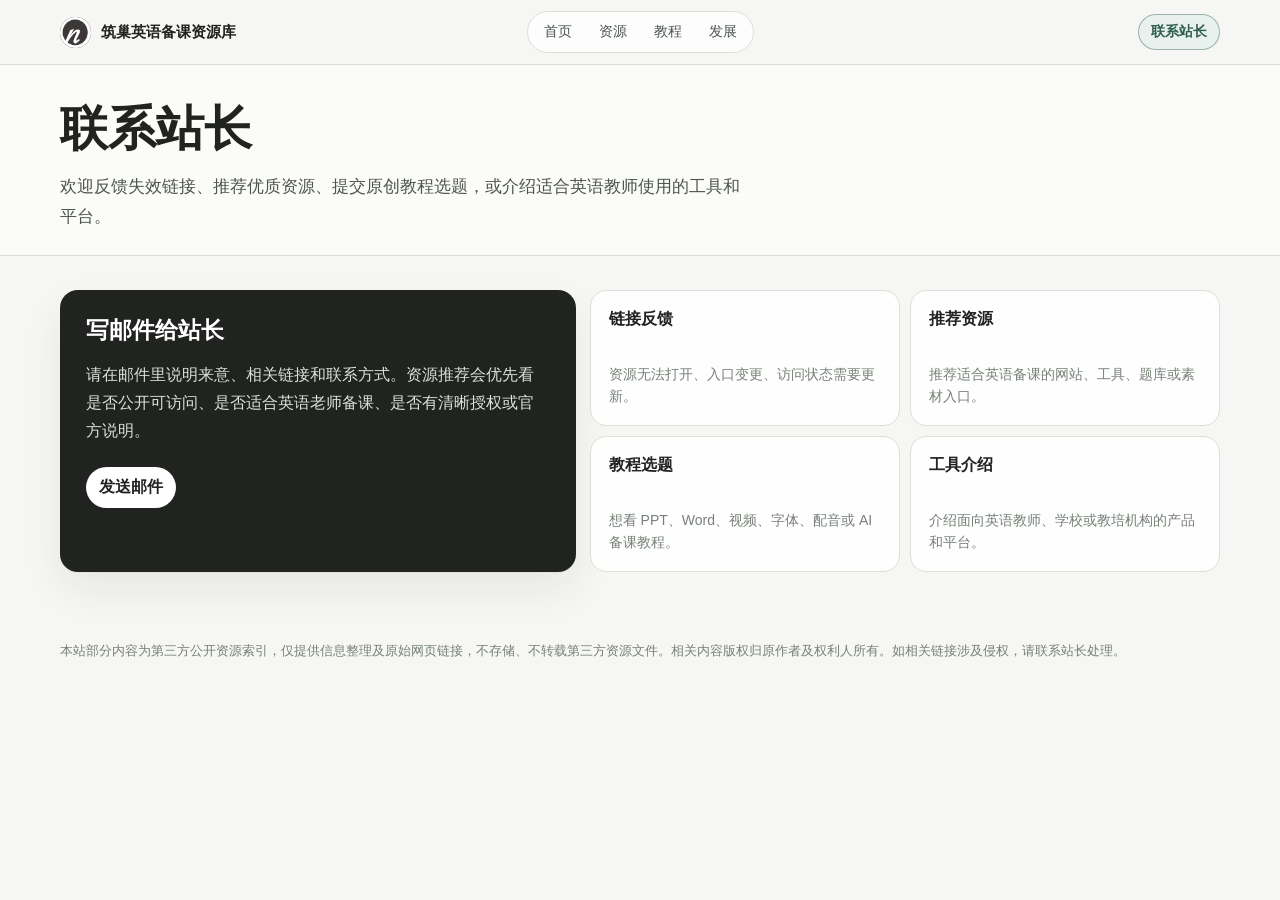
==== business.html @ 776bc6d5 "Initial commit: 筑巢英语备课资源库 (Nest English Teacher Resources)" ====
<!doctype html>
<html lang="zh-CN">
<head><meta charset="utf-8"><meta name="viewport" content="width=device-width, initial-scale=1"><title>联系站长 - 筑巢英语</title><link rel="canonical" href="https://teacher.nestenglish.com/business.html"><meta property="og:url" content="https://teacher.nestenglish.com/business.html"><link rel="stylesheet" href="app.css?v=24"></head>
<body>
  <header class="topbar"><div class="wrap topbar-inner"><a class="brand" href="index.html"><span class="brand-mark"><img src="assets/nest-logo.png" alt=""></span><span>筑巢英语备课资源库</span></a><nav class="nav"><a href="index.html">首页</a><a href="resources.html">资源</a><a href="tutorials.html">教程</a><a href="development.html">发展</a></nav><a class="partner active" href="business.html">联系站长</a></div></header>
  <main><section class="page-hero"><div class="wrap"><h1>联系站长</h1><p class="lead">欢迎反馈失效链接、推荐优质资源、提交原创教程选题，或介绍适合英语教师使用的工具和平台。</p></div></section><section class="section"><div class="wrap contact-layout"><div class="business"><h2>写邮件给站长</h2><p>请在邮件里说明来意、相关链接和联系方式。资源推荐会优先看是否公开可访问、是否适合英语老师备课、是否有清晰授权或官方说明。</p><a href="mailto:yourname@example.com">发送邮件</a></div><div class="contact-grid"><a class="contact-card" href="mailto:yourname@example.com?subject=资源链接反馈"><b>链接反馈</b><p>资源无法打开、入口变更、访问状态需要更新。</p></a><a class="contact-card" href="mailto:yourname@example.com?subject=推荐备课资源"><b>推荐资源</b><p>推荐适合英语备课的网站、工具、题库或素材入口。</p></a><a class="contact-card" href="mailto:yourname@example.com?subject=教程选题投稿"><b>教程选题</b><p>想看 PPT、Word、视频、字体、配音或 AI 备课教程。</p></a><a class="contact-card" href="mailto:yourname@example.com?subject=工具平台介绍"><b>工具介绍</b><p>介绍面向英语教师、学校或教培机构的产品和平台。</p></a></div></div></section></main>
  <footer><div class="wrap"><div>本站部分内容为第三方公开资源索引，仅提供信息整理及原始网页链接，不存储、不转载第三方资源文件。相关内容版权归原作者及权利人所有。如相关链接涉及侵权，请联系站长处理。</div></div></footer>
</body>
</html>
---- app.css ----
:root {
  --bg: #f6f7f4;
  --paper: #ffffff;
  --paper-soft: #fbfbf8;
  --ink: #20231f;
  --text: #4d554f;
  --muted: #778077;
  --line: #dddfd6;
  --line-strong: #c8ccc0;
  --accent: #2f5d50;
  --accent-soft: #e8f1ed;
  --amber: #8a5a17;
  --amber-soft: #f8efd9;
  --shadow: 0 1px 0 rgba(32, 35, 31, .04), 0 18px 42px rgba(32, 35, 31, .07);
}

* { box-sizing: border-box; }
html { scroll-behavior: smooth; }
body {
  margin: 0;
  color: var(--ink);
  background: var(--bg);
  font-family: -apple-system, BlinkMacSystemFont, "Segoe UI", "Microsoft YaHei", sans-serif;
  text-rendering: optimizeLegibility;
}

body.detail-open {
  overflow: hidden;
}

::selection { background: #cfe3dc; color: var(--ink); }
::-webkit-scrollbar { width: 10px; height: 10px; }
::-webkit-scrollbar-thumb { background: #c7cbbf; border-radius: 999px; border: 2px solid var(--bg); }
::-webkit-scrollbar-track { background: transparent; }

a { color: inherit; text-decoration: none; }
button, input { font: inherit; }
button:focus-visible, a:focus-visible, input:focus-visible {
  outline: 2px solid rgba(47, 93, 80, .45);
  outline-offset: 2px;
}

.wrap {
  width: min(1160px, calc(100% - 40px));
  margin: 0 auto;
}

.topbar {
  position: sticky;
  top: 0;
  z-index: 20;
  border-bottom: 1px solid var(--line);
  background: rgba(246, 247, 244, .92);
  backdrop-filter: blur(14px);
}

.topbar-inner {
  min-height: 64px;
  display: grid;
  grid-template-columns: minmax(210px, 1fr) auto minmax(110px, 1fr);
  align-items: center;
  gap: 18px;
}

.brand {
  display: inline-flex;
  align-items: center;
  gap: 10px;
  width: fit-content;
  font-size: 15px;
  font-weight: 850;
  white-space: nowrap;
}

.brand-mark {
  width: 31px;
  height: 31px;
  display: grid;
  place-items: center;
  overflow: hidden;
  border-radius: 999px;
  background: var(--ink);
}

.brand-mark img {
  width: 100%;
  height: 100%;
  object-fit: cover;
  display: block;
}

.nav {
  display: inline-flex;
  justify-content: center;
  gap: 3px;
  padding: 4px;
  border: 1px solid var(--line);
  border-radius: 999px;
  background: rgba(255, 255, 255, .68);
  color: var(--text);
  font-size: 14px;
}

.nav a {
  min-width: 52px;
  padding: 7px 12px;
  border-radius: 999px;
  text-align: center;
  transition: background .16s ease, color .16s ease;
}

.nav a:hover,
.nav a.active {
  background: var(--ink);
  color: #fff;
}

.partner {
  justify-self: end;
  display: inline-flex;
  align-items: center;
  min-height: 36px;
  padding: 0 12px;
  border: 1px solid var(--line-strong);
  border-radius: 999px;
  background: rgba(255, 255, 255, .76);
  color: var(--ink);
  font-size: 14px;
  font-weight: 800;
  white-space: nowrap;
}

.partner:hover,
.partner.active {
  border-color: rgba(47, 93, 80, .42);
  background: var(--accent-soft);
  color: var(--accent);
}

.hero { padding: 66px 0 34px; }
.index-hero .wrap {
  display: grid;
  grid-template-columns: minmax(0, 740px) minmax(250px, 1fr);
  gap: 36px;
  align-items: end;
}

.index-hero .wrap::after {
  content: "使用规则\A 只做入口整理，不托管第三方资源\A 标注访问状态，优先国内常用\A 原创教程单独沉淀";
  white-space: pre-line;
  align-self: center;
  display: flex;
  align-items: center;
  min-height: 0;
  padding: 18px;
  border: 1px solid var(--line);
  border-radius: 16px;
  background: rgba(255, 255, 255, .76);
  box-shadow: 0 1px 0 rgba(32, 35, 31, .04), 0 12px 28px rgba(32, 35, 31, .05);
  color: var(--text);
  font-size: 13px;
  line-height: 1.85;
  font-weight: 750;
}

.page-hero {
  padding: 38px 0 24px;
  border-bottom: 1px solid var(--line);
  background: rgba(255, 255, 255, .58);
}

h1 {
  max-width: 760px;
  margin: 0;
  font-size: clamp(38px, 5.2vw, 62px);
  line-height: 1.08;
  letter-spacing: 0;
}

.page-hero h1 { font-size: clamp(32px, 4.5vw, 48px); }
.lead {
  max-width: 690px;
  margin: 17px 0 0;
  color: var(--text);
  font-size: 17px;
  line-height: 1.75;
}

.search {
  max-width: 720px;
  min-height: 58px;
  margin: 28px 0 0;
  display: grid;
  grid-template-columns: 1fr auto;
  gap: 8px;
  padding: 6px;
  border: 1px solid var(--line-strong);
  border-radius: 15px;
  background: rgba(255, 255, 255, .86);
  box-shadow: var(--shadow);
}

.search input {
  min-width: 0;
  border: 0;
  outline: 0;
  padding: 0 13px;
  background: transparent;
  color: var(--ink);
}

.button,
.search button {
  min-height: 44px;
  display: inline-flex;
  align-items: center;
  justify-content: center;
  padding: 0 18px;
  border: 0;
  border-radius: 11px;
  background: var(--accent);
  color: #fff;
  font-weight: 850;
  cursor: pointer;
  transition: transform .16s ease, background .16s ease;
}

.button:hover,
.search button:hover {
  background: #254b41;
  transform: translateY(-1px);
}

.quick {
  display: flex;
  flex-wrap: wrap;
  gap: 8px;
  margin-top: 15px;
}

.quick a,
.chip {
  padding: 7px 10px;
  border: 1px solid var(--line);
  border-radius: 999px;
  background: rgba(255, 255, 255, .72);
  color: var(--text);
  font-size: 13px;
  font-weight: 700;
}

.quick a:hover,
.chip:hover {
  border-color: rgba(47, 93, 80, .32);
  color: var(--accent);
}

.section { padding: 34px 0; }
.section-head {
  display: flex;
  align-items: end;
  justify-content: space-between;
  gap: 18px;
  margin-bottom: 14px;
}

h2 {
  margin: 0;
  font-size: 23px;
  line-height: 1.25;
  letter-spacing: 0;
}

.section-desc {
  margin: 7px 0 0;
  color: var(--muted);
  line-height: 1.65;
}

.more {
  color: var(--accent);
  font-size: 14px;
  font-weight: 800;
  white-space: nowrap;
}

.category-grid {
  display: grid;
  grid-template-columns: 1.25fr 1fr 1fr;
  gap: 0;
  border: 1px solid var(--line);
  border-radius: 18px;
  overflow: hidden;
  background: var(--paper);
  box-shadow: var(--shadow);
}

.category {
  min-height: 132px;
  padding: 18px;
  border-right: 1px solid var(--line);
  border-bottom: 1px solid var(--line);
  background: var(--paper);
  transition: background .16s ease;
}

.category:nth-child(3n) { border-right: 0; }
.category:nth-last-child(-n+2) { border-bottom: 0; }
.category:first-child {
  grid-row: span 2;
  min-height: 265px;
  background: var(--accent-soft);
}

.category:hover { background: var(--paper-soft); }
.category-top {
  display: flex;
  align-items: baseline;
  justify-content: space-between;
  gap: 12px;
  margin-bottom: 10px;
}

.category b {
  font-size: 16px;
  line-height: 1.35;
}

.count {
  color: var(--muted);
  font-size: 12px;
  font-weight: 850;
}

.category p {
  margin: 0;
  color: var(--text);
  font-size: 14px;
  line-height: 1.62;
}

.path-grid {
  display: grid;
  grid-template-columns: 1.25fr 1fr 1fr;
  grid-auto-rows: minmax(132px, auto);
  gap: 0;
  border: 1px solid var(--line);
  border-radius: 18px;
  overflow: hidden;
  background: var(--paper);
  box-shadow: var(--shadow);
}

.path-card {
  min-height: 132px;
  display: flex;
  flex-direction: column;
  justify-content: space-between;
  padding: 18px;
  border-right: 1px solid var(--line);
  border-bottom: 1px solid var(--line);
  background: var(--paper);
  transition: background .16s ease;
}

.path-card:first-child {
  grid-row: span 2;
  min-height: 265px;
  background: var(--accent-soft);
}

.path-card:nth-child(3) {
  border-right: 0;
}

.path-card:nth-child(4) {
  border-bottom: 0;
}

.path-card:hover {
  background: var(--paper-soft);
}

.path-card b {
  font-size: 18px;
  line-height: 1.3;
}

.path-card p {
  margin: 18px 0 0;
  color: var(--text);
  font-size: 14px;
  line-height: 1.65;
}

.directory,
.tutorial-directory {
  display: grid;
  grid-template-columns: 236px minmax(0, 1fr);
  gap: 18px;
  align-items: start;
}

.filters {
  position: sticky;
  top: 82px;
  padding: 12px;
  border: 1px solid var(--line);
  border-radius: 16px;
  background: rgba(255, 255, 255, .82);
  box-shadow: 0 1px 0 rgba(32, 35, 31, .04);
}

.filter-title {
  margin: 1px 8px 10px;
  color: var(--muted);
  font-size: 12px;
  font-weight: 900;
}

.filter-title::after {
  content: "";
  display: block;
  width: 28px;
  height: 2px;
  margin-top: 8px;
  border-radius: 999px;
  background: var(--accent);
}

.filter-list {
  display: grid;
  gap: 3px;
}

.filter {
  display: flex;
  align-items: center;
  justify-content: space-between;
  gap: 10px;
  width: 100%;
  padding: 9px 10px;
  border: 0;
  border-radius: 10px;
  background: transparent;
  color: var(--text);
  font-size: 14px;
  text-align: left;
  cursor: pointer;
  transition: background .16s ease, color .16s ease, transform .16s ease;
}

.filter span:last-child {
  color: var(--muted);
  font-size: 12px;
  font-weight: 850;
}

.filter.active,
.filter:hover {
  background: var(--accent-soft);
  color: var(--accent);
}

.filter.active {
  font-weight: 900;
}

.resource-toolbar {
  display: grid;
  grid-template-columns: minmax(0, 1fr) 148px;
  gap: 10px;
  margin-bottom: 10px;
}

.resource-toolbar input {
  width: 100%;
  min-height: 46px;
  padding: 0 14px;
  border: 1px solid var(--line);
  border-radius: 13px;
  background: rgba(255, 255, 255, .84);
  color: var(--ink);
}

.resource-toolbar select {
  width: 100%;
  min-height: 46px;
  padding: 0 12px;
  border: 1px solid var(--line);
  border-radius: 13px;
  background: rgba(255, 255, 255, .84);
  color: var(--ink);
  cursor: pointer;
}

.resource-toolbar input:focus,
.resource-toolbar select:focus {
  border-color: rgba(47, 93, 80, .42);
  outline: 0;
}

.quick-filter-bar {
  display: flex;
  flex-wrap: wrap;
  gap: 7px;
  margin: 0 0 10px;
}

.quick-filter-label {
  margin: 0 0 7px;
  color: var(--muted);
  font-size: 12px;
  font-weight: 900;
}

.quick-filter {
  min-height: 36px;
  padding: 0 11px;
  border: 1px solid var(--line);
  border-radius: 999px;
  background: rgba(255, 255, 255, .72);
  color: var(--text);
  font-size: 13px;
  font-weight: 750;
  cursor: pointer;
}

.quick-filter:hover,
.quick-filter.active {
  border-color: rgba(47, 93, 80, .34);
  background: var(--accent-soft);
  color: var(--accent);
}

.result-summary {
  margin: 0 0 10px;
  color: var(--muted);
  font-size: 13px;
  line-height: 1.6;
}

.empty {
  padding: 18px;
  border: 1px dashed var(--line-strong);
  border-radius: 14px;
  background: rgba(255, 255, 255, .78);
  color: var(--muted);
}

.resource-list,
.article-list {
  display: grid;
  gap: 9px;
}

.resource {
  display: grid;
  grid-template-columns: 46px minmax(0, 1fr) auto;
  gap: 13px;
  align-items: center;
  padding: 14px;
  border: 1px solid var(--line);
  border-radius: 16px;
  background: rgba(255, 255, 255, .9);
  transition: border-color .16s ease, transform .16s ease, box-shadow .16s ease;
}

.resource:hover {
  border-color: rgba(47, 93, 80, .28);
  box-shadow: 0 10px 28px rgba(32, 35, 31, .07);
  transform: translateY(-1px);
}

.result-card {
  grid-template-columns: 58px minmax(0, 1fr) auto;
  align-items: start;
  padding: 16px;
}

.rank {
  width: 44px;
  height: 44px;
  display: grid;
  place-items: center;
  border: 1px solid var(--line);
  border-radius: 13px;
  background: var(--paper-soft);
  color: var(--muted);
  font-size: 13px;
  font-weight: 900;
  font-variant-numeric: tabular-nums;
}

.result-body {
  min-width: 0;
}

.avatar {
  width: 46px;
  height: 46px;
  display: grid;
  place-items: center;
  border: 1px solid var(--line);
  border-radius: 13px;
  background: var(--paper-soft);
  color: var(--ink);
  font-size: 13px;
  font-weight: 900;
}

.avatar.blue,
.avatar.green {
  background: var(--accent-soft);
  color: var(--accent);
}

.avatar.amber {
  background: var(--amber-soft);
  color: var(--amber);
}

.resource-title {
  display: flex;
  flex-wrap: wrap;
  align-items: center;
  gap: 6px;
  margin-bottom: 5px;
  font-size: 16px;
  font-weight: 900;
}

.resource-title a {
  color: var(--ink);
}

.resource-title a:hover {
  color: var(--accent);
  text-decoration: underline;
  text-underline-offset: 3px;
}

.rating-row {
  display: flex;
  flex-wrap: wrap;
  align-items: center;
  gap: 7px;
  margin: 0 0 8px;
  color: var(--muted);
  font-size: 13px;
  font-weight: 750;
}

.rating-label {
  padding: 2px 6px;
  border-radius: 999px;
  background: var(--accent-soft);
  color: var(--accent);
  font-size: 12px;
  font-weight: 850;
}

.rating-row strong {
  color: var(--ink);
  font-variant-numeric: tabular-nums;
}

.stars {
  color: var(--amber);
  letter-spacing: 1px;
}

.tag {
  padding: 3px 7px;
  border: 1px solid transparent;
  border-radius: 999px;
  background: #eef0ea;
  color: var(--muted);
  font-size: 12px;
  font-weight: 800;
}

.tag.good {
  background: var(--accent-soft);
  color: var(--accent);
}

.tag.warn {
  background: var(--amber-soft);
  color: var(--amber);
}

.resource p {
  margin: 0;
  color: var(--muted);
  font-size: 14px;
  line-height: 1.58;
}

.editor-note {
  margin-top: 10px;
  display: grid;
  grid-template-columns: auto minmax(0, 1fr);
  gap: 8px;
  align-items: start;
  color: var(--text);
  font-size: 13px;
  line-height: 1.58;
}

.editor-note b {
  color: var(--accent);
  font-weight: 900;
  white-space: nowrap;
}

.editor-note span {
  color: var(--text);
}

.visit {
  min-height: 36px;
  display: inline-flex;
  align-items: center;
  padding: 0 12px;
  border: 1px solid var(--line-strong);
  border-radius: 999px;
  background: #fff;
  color: var(--accent);
  font-size: 14px;
  font-weight: 850;
  white-space: nowrap;
}

.visit:hover {
  border-color: rgba(47, 93, 80, .42);
  background: var(--accent-soft);
}

.detail-panel[hidden] {
  display: none;
}

.detail-panel {
  position: fixed;
  inset: 0;
  z-index: 40;
  display: grid;
  grid-template-columns: minmax(0, 1fr) minmax(720px, min(76vw, 980px));
}

.detail-backdrop {
  background: rgba(32, 35, 31, .28);
}

.detail-sheet {
  min-width: 0;
  height: 100dvh;
  overflow: auto;
  padding: 28px clamp(24px, 4vw, 48px) 40px;
  border-left: 1px solid var(--line);
  background: var(--bg);
  box-shadow: -18px 0 42px rgba(32, 35, 31, .12);
}

.detail-close {
  min-height: 36px;
  margin-bottom: 18px;
  padding: 0 12px;
  border: 1px solid var(--line);
  border-radius: 999px;
  background: #fff;
  color: var(--text);
  font-weight: 800;
  cursor: pointer;
}

.detail-head {
  display: grid;
  grid-template-columns: 54px minmax(0, 1fr);
  gap: 14px;
  align-items: start;
  max-width: 760px;
}

.detail-rank {
  width: 54px;
  height: 54px;
  color: var(--accent);
  background: var(--accent-soft);
}

.detail-head h2 {
  margin: 0;
  font-size: clamp(28px, 4vw, 46px);
  line-height: 1.08;
}

.detail-desc {
  margin: 16px 0 0;
  max-width: 760px;
  color: var(--text);
  font-size: 17px;
  line-height: 1.75;
}

.detail-tags {
  display: flex;
  flex-wrap: wrap;
  gap: 6px;
  margin-top: 14px;
}

.detail-section {
  margin-top: 16px;
  padding: 16px;
  border: 1px solid var(--line);
  border-radius: 14px;
  background: rgba(255, 255, 255, .88);
}

.detail-section b {
  display: block;
  margin-bottom: 8px;
  font-size: 15px;
}

.detail-section p,
.detail-section ol,
.detail-section ul {
  margin: 0;
  color: var(--text);
  font-size: 14px;
  line-height: 1.7;
}

.detail-section ol,
.detail-section ul {
  padding-left: 20px;
}

.muted-section {
  background: var(--paper-soft);
}

.detail-visit {
  width: 100%;
  margin-top: 16px;
}

.detail-hero-grid {
  display: grid;
  grid-template-columns: minmax(0, 1.05fr) minmax(260px, .95fr);
  gap: 18px;
  align-items: stretch;
  margin: 22px 0 18px;
}

.detail-hero-compact {
  grid-template-columns: minmax(0, 1fr);
  max-width: 760px;
}

.detail-visual {
  min-height: 220px;
  position: relative;
  overflow: hidden;
  padding: 18px;
  border: 1px solid var(--line);
  border-radius: 16px;
  background:
    linear-gradient(135deg, rgba(232, 241, 237, .95), rgba(255, 255, 255, .72)),
    var(--paper);
}

.visual-kicker {
  color: var(--accent);
  font-size: 12px;
  font-weight: 900;
}

.visual-title {
  margin-top: 8px;
  max-width: 310px;
  font-size: 24px;
  line-height: 1.15;
  font-weight: 950;
}

.visual-flow {
  position: absolute;
  left: 18px;
  right: 18px;
  bottom: 18px;
  display: grid;
  grid-template-columns: repeat(3, minmax(0, 1fr));
  gap: 8px;
}

.visual-node {
  min-height: 68px;
  display: grid;
  align-content: center;
  gap: 4px;
  padding: 10px;
  border: 1px solid rgba(47, 93, 80, .16);
  border-radius: 13px;
  background: rgba(255, 255, 255, .78);
}

.visual-node span {
  color: var(--muted);
  font-size: 11px;
  font-weight: 850;
}

.visual-node b {
  font-size: 13px;
  line-height: 1.25;
}

.detail-meta-card {
  display: grid;
  gap: 12px;
  padding: 18px;
  border: 1px solid var(--line);
  border-radius: 16px;
  background: rgba(255, 255, 255, .9);
}

.detail-meta-card div {
  display: grid;
  gap: 4px;
}

.detail-meta-card span {
  color: var(--muted);
  font-size: 12px;
  font-weight: 850;
}

.detail-meta-card b {
  color: var(--ink);
  font-size: 15px;
  line-height: 1.35;
}

.detail-content-grid {
  display: grid;
  grid-template-columns: minmax(0, 1fr) minmax(240px, 320px);
  gap: 16px;
  align-items: start;
}

.detail-stack {
  display: grid;
  gap: 0;
}

.detail-checklist {
  display: grid;
  gap: 8px;
  margin: 0;
  padding: 0;
  list-style: none;
}

.detail-checklist li {
  display: grid;
  grid-template-columns: 24px minmax(0, 1fr);
  gap: 9px;
  color: var(--text);
  font-size: 14px;
  line-height: 1.6;
}

.detail-checklist li::before {
  content: "";
  width: 18px;
  height: 18px;
  margin-top: 2px;
  border-radius: 999px;
  background: var(--accent-soft);
  box-shadow: inset 0 0 0 5px #fff;
  border: 1px solid rgba(47, 93, 80, .28);
}

.detail-note-strip {
  margin-top: 18px;
  padding: 12px 14px;
  border: 1px solid rgba(138, 90, 23, .18);
  border-radius: 14px;
  background: var(--amber-soft);
  color: #6b4512;
  font-size: 13px;
  line-height: 1.65;
}

.tutorial-main { display: grid; gap: 10px; }
.feature-tutorial {
  min-height: 280px;
  display: flex;
  flex-direction: column;
  justify-content: end;
  padding: 22px;
  border: 1px solid var(--line);
  border-radius: 16px;
  background: rgba(255, 255, 255, .9);
  box-shadow: var(--shadow);
}

.feature-tutorial h3 {
  max-width: 560px;
  margin: 12px 0 0;
  font-size: 28px;
  line-height: 1.2;
}

.feature-tutorial p {
  max-width: 620px;
  margin: 12px 0 0;
  color: var(--text);
  line-height: 1.65;
}

.article {
  padding: 16px;
  border: 1px solid var(--line);
  border-radius: 16px;
  background: rgba(255, 255, 255, .9);
  transition: border-color .16s ease, transform .16s ease, box-shadow .16s ease;
  cursor: pointer;
}

.article:hover {
  border-color: rgba(47, 93, 80, .28);
  box-shadow: 0 10px 28px rgba(32, 35, 31, .07);
  transform: translateY(-1px);
}

.article b {
  display: block;
  margin-bottom: 6px;
  font-size: 16px;
}

.article span {
  color: var(--muted);
  font-size: 13px;
  font-weight: 700;
}

.article p {
  margin: 8px 0 0;
  color: var(--text);
  font-size: 14px;
  line-height: 1.62;
}

.tutorial-steps {
  margin: 12px 0 0;
  padding-left: 20px;
  color: var(--text);
  font-size: 14px;
  line-height: 1.7;
}

.tutorial-steps li + li {
  margin-top: 4px;
}

.topic-grid {
  display: grid;
  grid-template-columns: repeat(3, minmax(0, 1fr));
  gap: 10px;
}

.topic {
  min-height: 150px;
  padding: 18px;
  border: 1px solid var(--line);
  border-radius: 16px;
  background: rgba(255, 255, 255, .88);
  transition: border-color .16s ease, transform .16s ease, box-shadow .16s ease;
}

.topic:hover {
  border-color: rgba(47, 93, 80, .28);
  box-shadow: 0 10px 28px rgba(32, 35, 31, .07);
  transform: translateY(-1px);
}

.topic b {
  display: block;
  margin-bottom: 8px;
  font-size: 16px;
}

.topic p {
  margin: 0;
  color: var(--muted);
  line-height: 1.62;
}

.ip-grid {
  display: grid;
  grid-template-columns: repeat(2, minmax(0, 1fr));
  gap: 10px;
}

.ip-toolbar {
  grid-template-columns: 1fr;
}

.ip-card {
  min-height: 132px;
  display: grid;
  grid-template-columns: 48px minmax(0, 1fr);
  gap: 14px;
  align-items: start;
  padding: 16px;
  border: 1px solid var(--line);
  border-radius: 16px;
  background: rgba(255, 255, 255, .9);
  transition: border-color .16s ease, transform .16s ease, box-shadow .16s ease;
  cursor: pointer;
}

.ip-card:hover {
  border-color: rgba(47, 93, 80, .28);
  box-shadow: 0 10px 28px rgba(32, 35, 31, .07);
  transform: translateY(-1px);
}

.ip-card > span {
  width: 48px;
  height: 48px;
  display: grid;
  place-items: center;
  border-radius: 14px;
  background: var(--accent-soft);
  color: var(--accent);
  font-size: 13px;
  font-weight: 950;
}

.ip-card b {
  display: block;
  margin-bottom: 7px;
  color: var(--ink);
  font-size: 16px;
}

.ip-card p {
  margin: 0;
  color: var(--text);
  font-size: 14px;
  line-height: 1.62;
}

.detail-section a {
  color: var(--accent);
  font-weight: 850;
  text-decoration: underline;
  text-underline-offset: 3px;
}

.workflow-layout {
  display: grid;
  grid-template-columns: minmax(0, 1fr) 320px;
  gap: 16px;
  align-items: start;
}

.workflow-main {
  display: grid;
  gap: 10px;
}

.workflow-step {
  display: grid;
  grid-template-columns: 44px minmax(0, 1fr);
  gap: 14px;
  padding: 16px;
  border: 1px solid var(--line);
  border-radius: 16px;
  background: rgba(255, 255, 255, .88);
}

.workflow-step span {
  width: 44px;
  height: 44px;
  display: grid;
  place-items: center;
  border-radius: 13px;
  background: var(--accent-soft);
  color: var(--accent);
  font-weight: 950;
  font-variant-numeric: tabular-nums;
}

.workflow-step b,
.workflow-side b {
  display: block;
  color: var(--ink);
  font-size: 17px;
  line-height: 1.35;
}

.workflow-step p,
.workflow-side p {
  margin: 7px 0 0;
  color: var(--text);
  font-size: 14px;
  line-height: 1.68;
}

.workflow-side {
  position: sticky;
  top: 82px;
  padding: 18px;
  border: 1px solid var(--line);
  border-radius: 16px;
  background: var(--paper);
  box-shadow: 0 1px 0 rgba(32, 35, 31, .04), 0 12px 28px rgba(32, 35, 31, .05);
}

.workflow-actions {
  display: grid;
  grid-template-columns: 1fr;
  gap: 8px;
  margin-top: 16px;
}

.business {
  padding: 26px;
  border-radius: 18px;
  background: var(--ink);
  color: #fff;
  box-shadow: var(--shadow);
}

.business h2 { color: #fff; }
.business p {
  max-width: 760px;
  color: #dce1da;
  line-height: 1.75;
}

.business a {
  display: inline-flex;
  margin-top: 6px;
  padding: 10px 13px;
  border-radius: 999px;
  background: #fff;
  color: var(--ink);
  font-weight: 850;
}

.contact-layout {
  display: grid;
  grid-template-columns: minmax(280px, .9fr) minmax(0, 1.1fr);
  gap: 14px;
  align-items: stretch;
}

.contact-grid {
  display: grid;
  grid-template-columns: repeat(2, minmax(0, 1fr));
  gap: 10px;
}

.contact-card {
  min-height: 136px;
  display: flex;
  flex-direction: column;
  justify-content: space-between;
  padding: 18px;
  border: 1px solid var(--line);
  border-radius: 16px;
  background: rgba(255, 255, 255, .88);
  transition: border-color .16s ease, transform .16s ease, box-shadow .16s ease;
}

.contact-card:hover {
  border-color: rgba(47, 93, 80, .28);
  box-shadow: 0 10px 28px rgba(32, 35, 31, .07);
  transform: translateY(-1px);
}

.contact-card b {
  font-size: 16px;
}

.contact-card p {
  margin: 12px 0 0;
  color: var(--muted);
  font-size: 14px;
  line-height: 1.6;
}

footer {
  padding: 34px 0 44px;
  color: var(--muted);
  font-size: 13px;
  line-height: 1.7;
}

@media (max-width: 980px) {
  .topbar-inner { grid-template-columns: 1fr auto; }
  .brand { grid-column: 1; }
  .nav {
    grid-column: 1 / -1;
    grid-row: 2;
    justify-self: start;
  }
  .partner {
    grid-column: 2;
    grid-row: 1;
  }
  .index-hero .wrap,
  .directory,
  .tutorial-directory,
  .workflow-layout,
  .contact-layout {
    grid-template-columns: 1fr;
  }
  .index-hero .wrap::after {
    min-height: 0;
    align-self: start;
  }
  .category-grid,
  .path-grid,
  .topic-grid,
  .ip-grid {
    grid-template-columns: repeat(2, minmax(0, 1fr));
  }
  .category:first-child {
    grid-row: auto;
    min-height: 132px;
  }
  .path-card:first-child {
    grid-row: auto;
    min-height: 132px;
  }
  .path-card:nth-child(3) {
    border-right: 1px solid var(--line);
  }
  .path-card:nth-child(2n) {
    border-right: 0;
  }
  .path-card:nth-last-child(-n+2) {
    border-bottom: 0;
  }
  .category:nth-child(3n) { border-right: 1px solid var(--line); }
  .category:nth-child(2n) { border-right: 0; }
  .category:nth-last-child(-n+2) { border-bottom: 0; }
  .filters {
    position: sticky;
    top: 108px;
    z-index: 8;
    display: grid;
    grid-template-columns: auto minmax(0, 1fr);
    gap: 10px;
    align-items: center;
    padding: 9px;
    border-radius: 14px;
    background: rgba(246, 247, 244, .9);
    backdrop-filter: blur(14px);
  }
  .filter-title {
    margin: 0;
    padding: 0 6px;
    white-space: nowrap;
  }
  .filter-title::after {
    display: none;
  }
  .filter-list {
    display: flex;
    gap: 7px;
    overflow-x: auto;
    padding-bottom: 2px;
    scrollbar-width: none;
  }
  .filter-list::-webkit-scrollbar {
    display: none;
  }
  .filter {
    width: auto;
    min-height: 38px;
    flex: 0 0 auto;
    padding: 0 10px;
    border: 1px solid var(--line);
    border-radius: 999px;
    background: rgba(255, 255, 255, .72);
    white-space: nowrap;
  }
  .filter.active,
  .filter:hover {
    border-color: rgba(47, 93, 80, .34);
  }
  .filter span:last-child {
    min-width: 20px;
    padding: 1px 6px;
    border-radius: 999px;
    background: rgba(32, 35, 31, .06);
    text-align: center;
  }
  .workflow-side {
    position: static;
  }
}

@media (max-width: 700px) {
  .wrap { width: min(100% - 28px, 1160px); }
  .topbar-inner {
    min-height: 58px;
    gap: 10px;
    padding: 10px 0;
  }
  .brand span:last-child {
    max-width: 150px;
    overflow: hidden;
    text-overflow: ellipsis;
  }
  .partner {
    min-height: 34px;
    padding: 0 10px;
    font-size: 13px;
  }
  .nav {
    width: 100%;
    overflow-x: auto;
    justify-content: flex-start;
  }
  .hero { padding-top: 38px; }
  h1 { font-size: 38px; }
  .search { grid-template-columns: 1fr; }
  .resource-toolbar { grid-template-columns: 1fr; }
  .search button,
  .visit { width: 100%; }
  .filters {
    top: 106px;
    grid-template-columns: 1fr;
    gap: 7px;
    margin-inline: -2px;
  }
  .filter-title {
    padding: 0 4px;
    font-size: 11px;
  }
  .filter {
    min-height: 40px;
    padding: 0 11px;
    font-size: 13px;
  }
  .section-head,
  .resource {
    display: grid;
    grid-template-columns: 1fr;
    align-items: stretch;
  }
  .category-grid,
  .path-grid,
  .topic-grid,
  .ip-grid,
  .contact-grid {
    grid-template-columns: 1fr;
  }

  .detail-panel {
    grid-template-columns: 1fr;
  }

  .detail-backdrop {
    display: none;
  }

  .detail-sheet {
    height: 100dvh;
    border-left: 0;
    padding: 18px 16px 30px;
  }

  .detail-hero-grid,
  .detail-content-grid {
    grid-template-columns: 1fr;
  }

  .detail-visual {
    min-height: 0;
  }

  .visual-flow {
    position: static;
    grid-template-columns: 1fr;
    margin-top: 18px;
  }

  .detail-head {
    grid-template-columns: 48px minmax(0, 1fr);
  }

  .detail-rank {
    width: 48px;
    height: 48px;
  }

  .quick-filter {
    min-height: 44px;
    padding: 0 13px;
  }
  .category,
  .path-card,
  .path-card:nth-child(2n),
  .path-card:nth-child(3),
  .path-card:nth-last-child(-n+2),
  .category:nth-child(2n),
  .category:nth-child(3n),
  .category:nth-last-child(-n+2) {
    border-right: 0;
    border-bottom: 1px solid var(--line);
  }
  .category:last-child { border-bottom: 0; }
  .path-card:last-child { border-bottom: 0; }
}
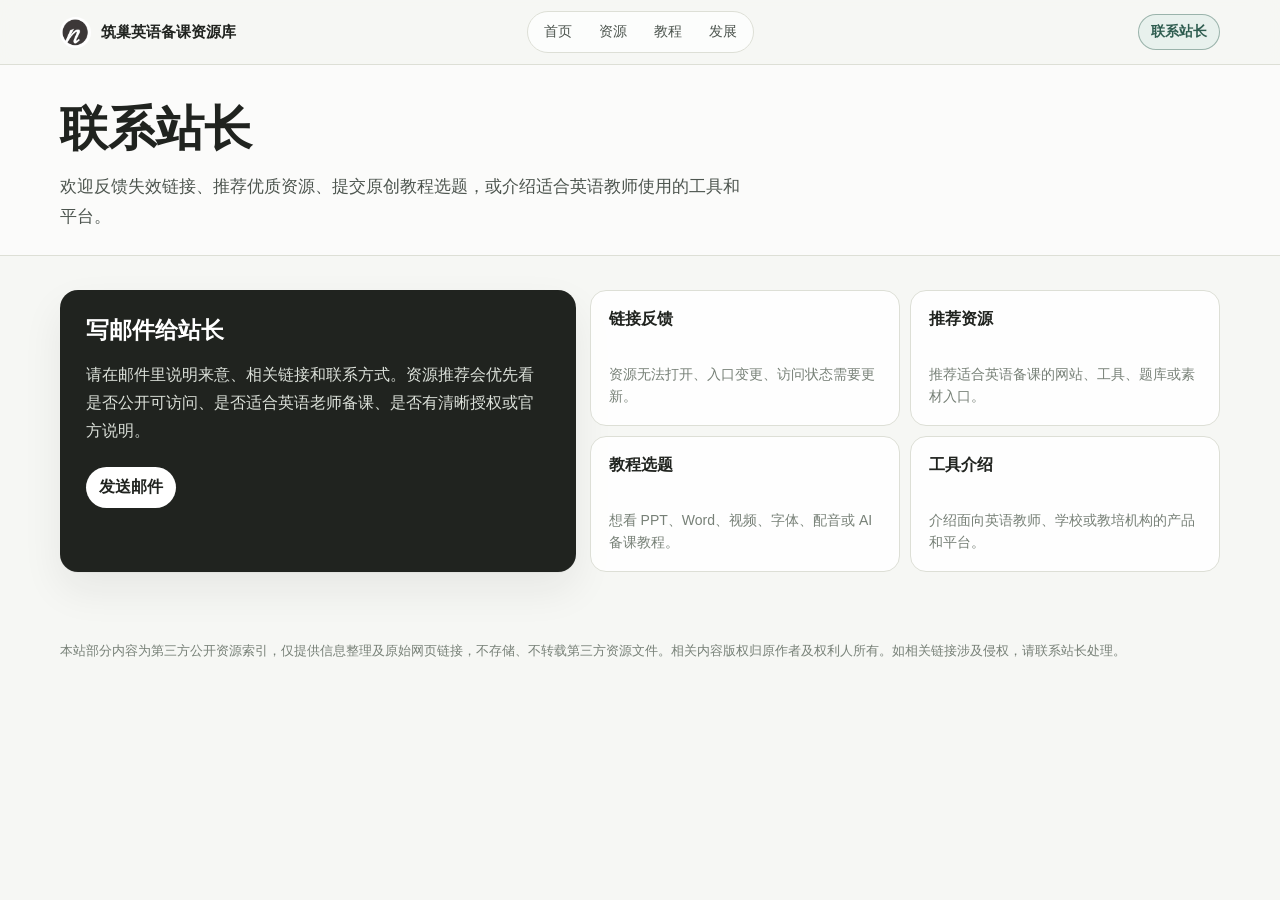
==== commit b34ef613: "A11y and SEO improvements: nav aria-labels, dialog roles, aria-haspopup, og tags, robots.txt, sitema" ====
--- a/business.html
+++ b/business.html
@@ -1,9 +1,9 @@
 <!doctype html>
 <html lang="zh-CN">
-<head><meta charset="utf-8"><meta name="viewport" content="width=device-width, initial-scale=1"><title>联系站长 - 筑巢英语</title><link rel="canonical" href="https://teacher.nestenglish.com/business.html"><meta property="og:url" content="https://teacher.nestenglish.com/business.html"><link rel="stylesheet" href="app.css?v=24"></head>
+<head><meta charset="utf-8"><meta name="viewport" content="width=device-width, initial-scale=1"><title>联系站长 - 筑巢英语</title><link rel="canonical" href="https://teacher.nestenglish.com/business.html"><meta property="og:url" content="https://teacher.nestenglish.com/business.html"><meta property="og:title" content="联系站长 - 筑巢英语"><meta property="og:type" content="website"><meta property="og:image" content="https://teacher.nestenglish.com/assets/nest-logo.png"><meta name="twitter:card" content="summary"><meta name="description" content="反馈失效链接、推荐英语备课资源、提交原创教程选题或介绍教学工具。联系筑巢英语站长。"><link rel="icon" type="image/png" href="assets/nest-logo.png"><link rel="stylesheet" href="app.css?v=24"></head>
 <body>
-  <header class="topbar"><div class="wrap topbar-inner"><a class="brand" href="index.html"><span class="brand-mark"><img src="assets/nest-logo.png" alt=""></span><span>筑巢英语备课资源库</span></a><nav class="nav"><a href="index.html">首页</a><a href="resources.html">资源</a><a href="tutorials.html">教程</a><a href="development.html">发展</a></nav><a class="partner active" href="business.html">联系站长</a></div></header>
-  <main><section class="page-hero"><div class="wrap"><h1>联系站长</h1><p class="lead">欢迎反馈失效链接、推荐优质资源、提交原创教程选题，或介绍适合英语教师使用的工具和平台。</p></div></section><section class="section"><div class="wrap contact-layout"><div class="business"><h2>写邮件给站长</h2><p>请在邮件里说明来意、相关链接和联系方式。资源推荐会优先看是否公开可访问、是否适合英语老师备课、是否有清晰授权或官方说明。</p><a href="mailto:yourname@example.com">发送邮件</a></div><div class="contact-grid"><a class="contact-card" href="mailto:yourname@example.com?subject=资源链接反馈"><b>链接反馈</b><p>资源无法打开、入口变更、访问状态需要更新。</p></a><a class="contact-card" href="mailto:yourname@example.com?subject=推荐备课资源"><b>推荐资源</b><p>推荐适合英语备课的网站、工具、题库或素材入口。</p></a><a class="contact-card" href="mailto:yourname@example.com?subject=教程选题投稿"><b>教程选题</b><p>想看 PPT、Word、视频、字体、配音或 AI 备课教程。</p></a><a class="contact-card" href="mailto:yourname@example.com?subject=工具平台介绍"><b>工具介绍</b><p>介绍面向英语教师、学校或教培机构的产品和平台。</p></a></div></div></section></main>
+  <header class="topbar"><div class="wrap topbar-inner"><a class="brand" href="index.html"><span class="brand-mark"><img src="assets/nest-logo.png" alt=""></span><span>筑巢英语备课资源库</span></a><nav class="nav" aria-label="主导航"><a href="index.html">首页</a><a href="resources.html">资源</a><a href="tutorials.html">教程</a><a href="development.html">发展</a></nav><a class="partner active" href="business.html">联系站长</a></div></header>
+  <main><section class="page-hero"><div class="wrap"><h1>联系站长</h1><p class="lead">欢迎反馈失效链接、推荐优质资源、提交原创教程选题，或介绍适合英语教师使用的工具和平台。</p></div></section><section class="section"><div class="wrap contact-layout"><div class="business"><h2>写邮件给站长</h2><p>请在邮件里说明来意、相关链接和联系方式。资源推荐会优先看是否公开可访问、是否适合英语老师备课、是否有清晰授权或官方说明。</p><a href="mailto:pjymegan@gmail.com">发送邮件</a></div><div class="contact-grid"><a class="contact-card" href="mailto:pjymegan@gmail.com?subject=资源链接反馈"><b>链接反馈</b><p>资源无法打开、入口变更、访问状态需要更新。</p></a><a class="contact-card" href="mailto:pjymegan@gmail.com?subject=推荐备课资源"><b>推荐资源</b><p>推荐适合英语备课的网站、工具、题库或素材入口。</p></a><a class="contact-card" href="mailto:pjymegan@gmail.com?subject=教程选题投稿"><b>教程选题</b><p>想看 PPT、Word、视频、字体、配音或 AI 备课教程。</p></a><a class="contact-card" href="mailto:pjymegan@gmail.com?subject=工具平台介绍"><b>工具介绍</b><p>介绍面向英语教师、学校或教培机构的产品和平台。</p></a></div></div></section></main>
   <footer><div class="wrap"><div>本站部分内容为第三方公开资源索引，仅提供信息整理及原始网页链接，不存储、不转载第三方资源文件。相关内容版权归原作者及权利人所有。如相关链接涉及侵权，请联系站长处理。</div></div></footer>
 </body>
 </html>
--- a/app.css
+++ b/app.css
@@ -1441,7 +1441,7 @@
   .search button,
   .visit { width: 100%; }
   .filters {
-    top: 106px;
+    top: 114px;
     grid-template-columns: 1fr;
     gap: 7px;
     margin-inline: -2px;
